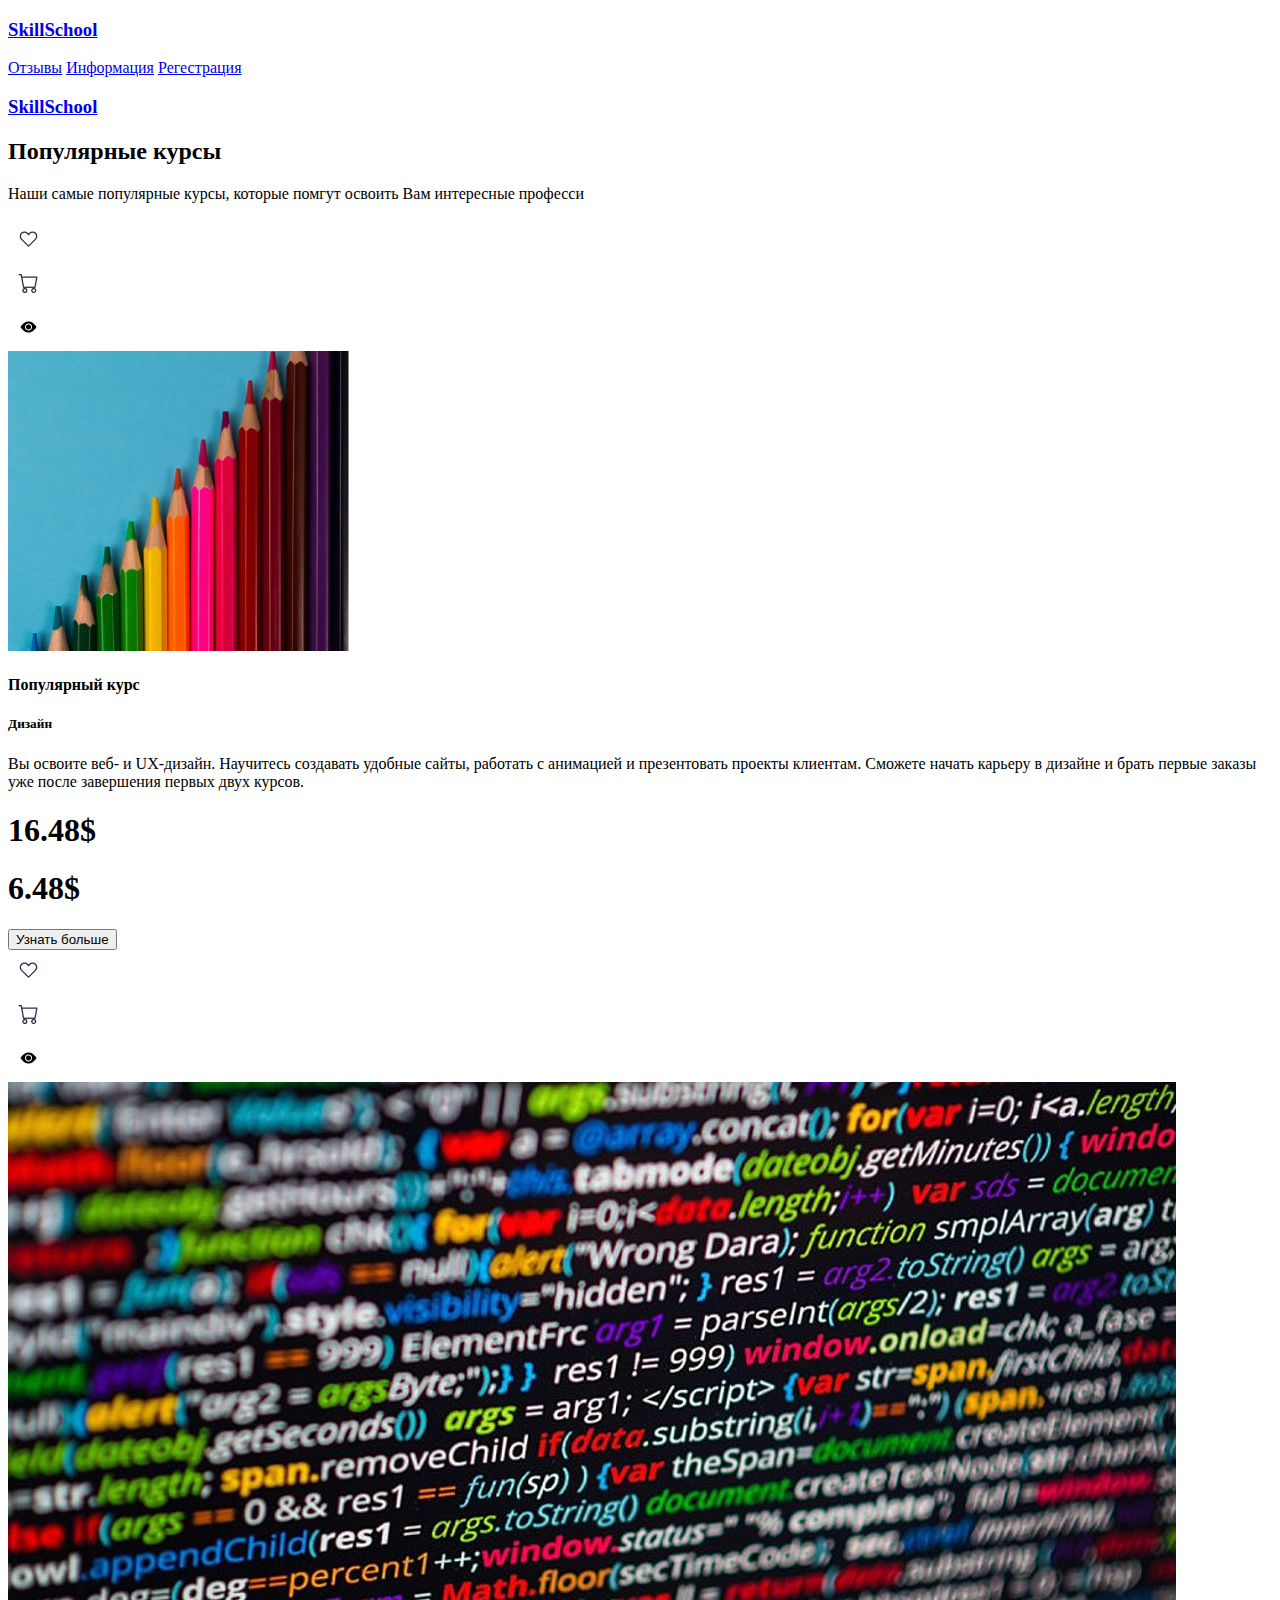
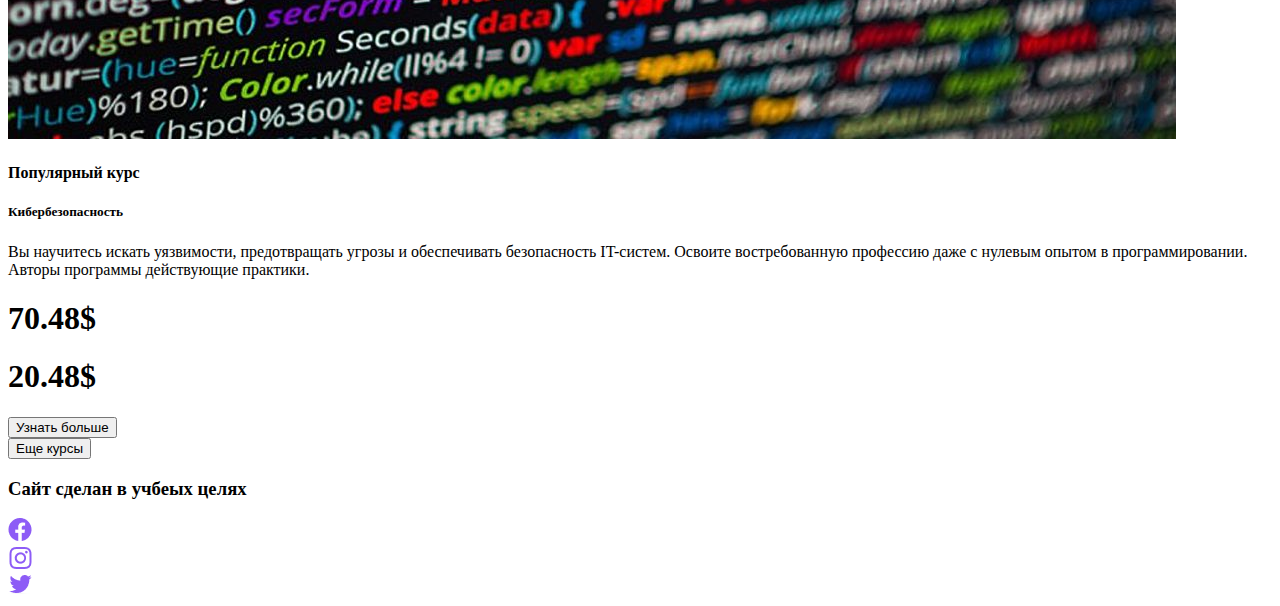
==== html/curs.html @ 1c59f648 "Add files via upload" ====
<!DOCTYPE html>
<html lang="en">
<head>
    <meta charset="UTF-8">
    <meta http-equiv="X-UA-Compatible" content="IE=edge">
    <meta name="viewport" content="width=device-width, initial-scale=1.0">
    <title>Document</title>
    <link href="https://cdn.jsdelivr.net/npm/bootstrap@5.1.3/dist/css/bootstrap.min.css" rel="stylesheet" integrity="sha384-1BmE4kWBq78iYhFldvKuhfTAU6auU8tT94WrHftjDbrCEXSU1oBoqyl2QvZ6jIW3" crossorigin="anonymous">
    <link rel="stylesheet" href="../css/curs.css">
    <link rel="stylesheet" href="../css/adaptiv/adaptive-curs.css">
</head>
<body>
    <div class="container">
        <header>
                <div class="header">
                    <div class="logo"><a href="index.html"><h3 class="logo">SkillSchool</h3></a></div>
                    <nav>
                        <div class="navlinks">
                            <a class="links" href="reviews.html">Отзывы</a>
                            <a class="links" href="info.html">Информация</a>   
                            <a class="links" href="formreg.html">Регестрация</a>
                            <div class="logo"><a href="../index.html"><h3 class="logo">SkillSchool</h3></a></div>
                        </div>
                    </nav>
                </div>
        </header>
        </div>
        <main>
            <div class="curs-main">
                <div class="curs-text">
                    <h2>Популярные курсы</h2>
                    <p>Наши самые популярные курсы, которые помгут освоить Вам интересные професси</p>
                </div>
                <div class="curs-block">
                    <div class="curs-info-block">
                        <div class="wrapper-img">
                            <div class="vector-icons">
                                <div><a href=""><img src="../img/like.png" alt=""></a></div>
                                <div><a href=""><img src="../img/basket.png" alt=""></a></div>
                                <div><a href=""><img src="../img/check.png" alt=""></a></div>
                            </div>
                            <img src="../img/Disain.png" alt="">
                            </div>
                            <div class="curs-main-block">
                                <div class="curs-text-info">
                                    <h4>Популярный курс</h4>
                                    <h5>Дизайн</h5>
                                    <p>Вы освоите веб- и UX-дизайн. Научитесь создавать удобные сайты, работать с анимацией и презентовать проекты клиентам. Сможете начать карьеру в дизайне и брать первые заказы уже после завершения первых двух курсов.</p>
                                    <div class="sell">
                                        <div class="sell-h1"><h1>16.48$</h1></div>
                                        <div class="sell-h1"><h1>6.48$</h1></div>
                                        </div>
                                    <div class="button">
                                        <a href=""><button class="btn">Узнать больше</button></a>
                                    </div>
                                </div>
                            </div>
                            </div>
                            
                            <div class="curs-info-block">
                                <div class="wrapper-img">
                                    <div class="vector-icons">
                                        <div><a href=""><img src="../img/like.png" alt=""></a></div>
                                        <div><a href=""><img src="../img/basket.png" alt=""></a></div>
                                        <div><a href=""><img src="../img/check.png" alt=""></a></div>
                                    </div class="wrapper-curs">
                                    <img src="../img/cyber.jpg" alt="">
                                    </div>
                                    <div class="curs-main-block">
                                        <div class="curs-text-info">
                                            <h4>Популярный курс</h4>
                                            <h5>Кибербезопасность</h5>
                                            <p>Вы научитесь искать уязвимости, предотвращать угрозы и обеспечивать безопасность IT-систем. Освоите востребованную профессию даже с нулевым опытом в программировании. Авторы программы действующие практики.</p>
                                            <div class="sell">
                                                <div class="sell-h1"><h1>70.48$</h1></div>
                                                <div class="sell-h1"><h1>20.48$</h1></div>
                                                </div>
                                            <div class="button">
                                                <a href=""><button class="btn">Узнать больше</button></a>
                                            </div>
                                        </div>
                                    </div>
                                    </div>
                                    </div>  
            </div>
            <div class="btn-more">
            <button class="btn-curs">Еще курсы</button>
            </div>
        </main>
    </div>
    <div class="container">
        <footer>
            <div class="foot">
            <div class="text-footer">
                <h3>Сайт сделан в учбеых целях</h3>
            </div>
            <div class="social-links">
                    <div class="social"><a href=""><img src="../img/facebook sec-.png" alt=""></a></div>
                    <div class="social"><a href=""><img src="../img/ant-design_instagram-outlined.png" alt=""></a></div>
                    <div class="social"><a href=""><img src="../img/ant-design_twitter-outlined.png" alt=""></a></div>
            </div>
        </div>
        </footer>
</div>
</div>
</body>
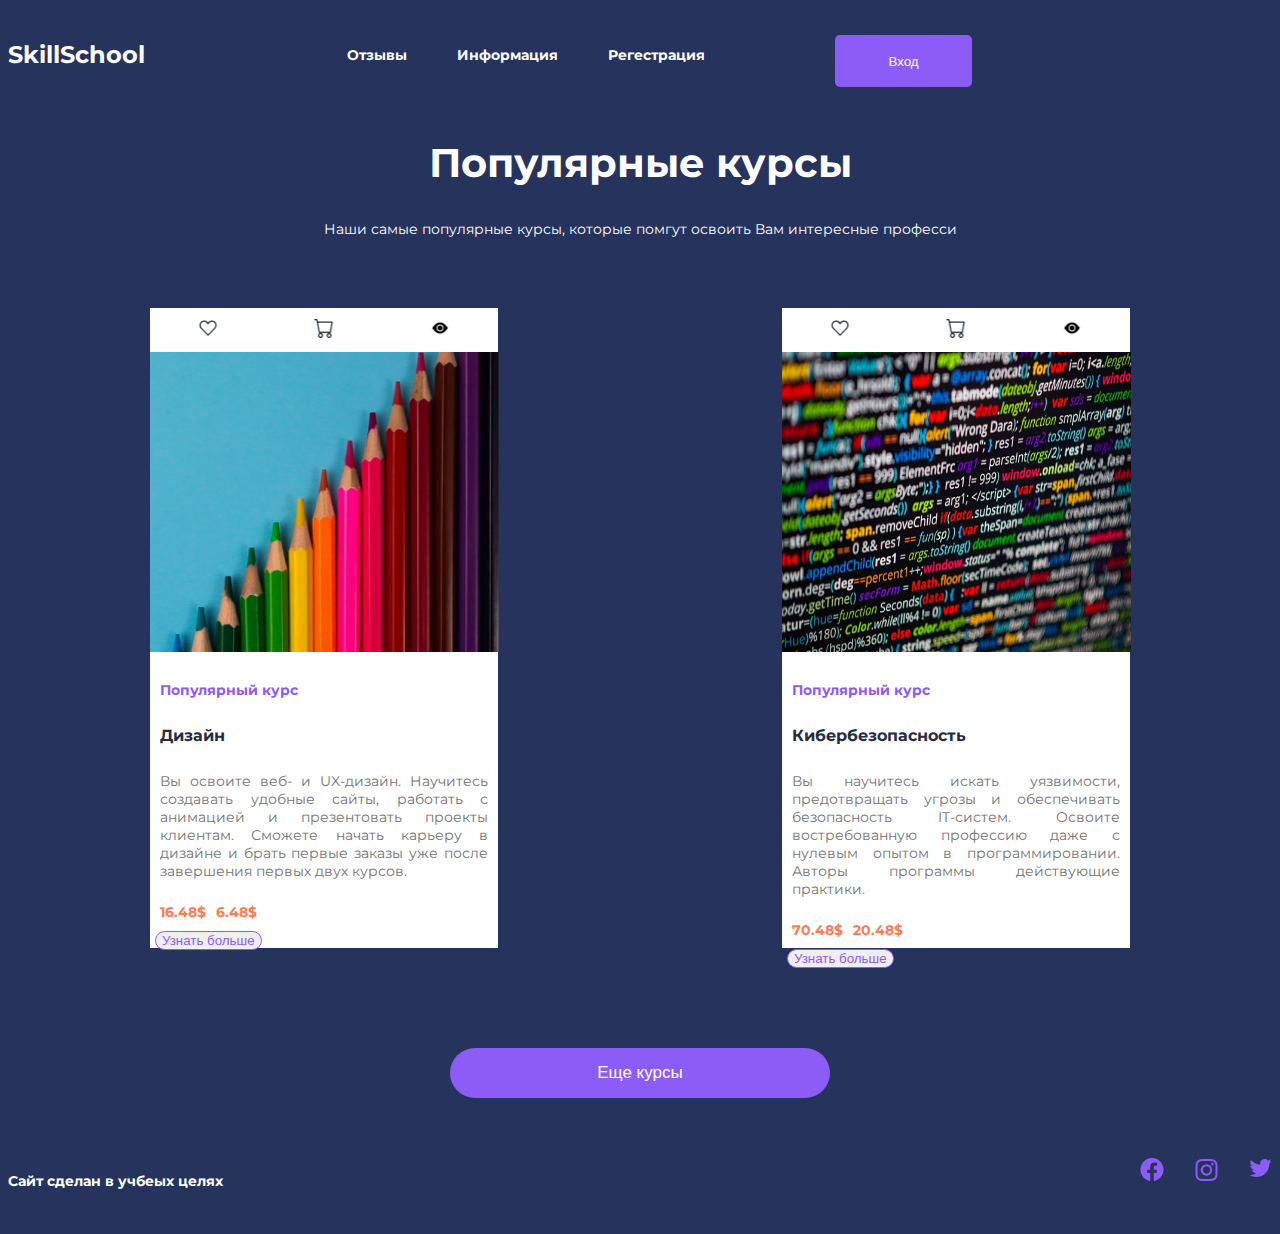
==== commit f04514be: "Add files via upload" ====
--- a/html/curs.html
+++ b/html/curs.html
@@ -4,7 +4,7 @@
     <meta charset="UTF-8">
     <meta http-equiv="X-UA-Compatible" content="IE=edge">
     <meta name="viewport" content="width=device-width, initial-scale=1.0">
-    <title>Document</title>
+    <title>Курсы</title>
     <link href="https://cdn.jsdelivr.net/npm/bootstrap@5.1.3/dist/css/bootstrap.min.css" rel="stylesheet" integrity="sha384-1BmE4kWBq78iYhFldvKuhfTAU6auU8tT94WrHftjDbrCEXSU1oBoqyl2QvZ6jIW3" crossorigin="anonymous">
     <link rel="stylesheet" href="../css/curs.css">
     <link rel="stylesheet" href="../css/adaptiv/adaptive-curs.css">
@@ -13,19 +13,18 @@
     <div class="container">
         <header>
                 <div class="header">
-                    <div class="logo"><a href="index.html"><h3 class="logo">SkillSchool</h3></a></div>
+                    <div class="logo"><a href="../index.html"><h3 class="logo">SkillSchool</h3></a></div>
                     <nav>
                         <div class="navlinks">
                             <a class="links" href="reviews.html">Отзывы</a>
-                            <a class="links" href="info.html">Информация</a>   
+                            <a class="links" href="info.html">Информация</a>
                             <a class="links" href="formreg.html">Регестрация</a>
-                            <div class="logo"><a href="../index.html"><h3 class="logo">SkillSchool</h3></a></div>
+                            <div class="head-btn"> <a href="formlog.html"><button class="join">Вход</button></a></div>
                         </div>
                     </nav>
                 </div>
         </header>
-        </div>
-        <main>
+    </div>
             <div class="curs-main">
                 <div class="curs-text">
                     <h2>Популярные курсы</h2>
--- a/css/curs.css
+++ b/css/curs.css
@@ -0,0 +1,176 @@
+@import url('https://fonts.googleapis.com/css2?family=Montserrat:ital,wght@0,300;1,100&display=swap');
+body{
+    background-color: #26335D;
+    font-family: 'Montserrat', sans-serif;
+}
+.header{
+
+    display: flex;
+    justify-content: space-between;
+    margin-top: 30px;
+}
+.logo{
+    color: white;
+    font-weight: 700;
+    font-size: 24px;
+    margin-top: 5px;
+}
+.logo a{
+    text-decoration: none;
+}
+.navlinks{
+    display: flex;
+    flex-direction: row;
+    align-items: center;
+    margin-top: 5px;
+}
+.links{
+    color: white;
+    text-decoration: none;
+    padding-left: 20px;
+    font-size: 14px;
+    font-weight: 700;
+    margin-right: 30px;
+    margin-bottom: 13px;
+}
+.links:hover{
+    color: #8D5CF6;
+}
+
+.head-btn{
+    padding-left: 100px;
+}
+
+.join{
+    background: #8D5CF6;
+    border-radius: 5px;
+    border: none;
+    width: 137px;
+    height: 52px;
+    color: white;
+    text-align: center;
+    text-decoration: none;
+    margin-right: 300px;
+    
+}
+.join:hover{
+        background-color: white;
+        color: #8D5CF6;
+}   
+.curs-main{
+    margin-top: 45px;   
+}
+.curs-text{
+    text-align: center;
+    margin-bottom: 70px;
+}
+.curs-text h2{
+    font-size: 40px;
+    font-weight: bold;
+    color: white;
+}
+.curs-text p{
+    font-size: 14px;
+    color: white;
+}
+.curs-block{
+    display: flex;
+    justify-content: space-around;
+}
+.wrapper-img img{
+    width: 349px;
+    height: 300px;
+}
+.curs-info-block{
+    width: 348px;
+    height: 640px;
+    background-color: white;    
+}
+.curs-text-info{
+    margin: 25px 0px 10px 0px;
+}
+.curs-text-info h4{
+    margin-left: 10px;
+    color: #8D5CF6;
+    font-size: 14px;
+    font-weight: bold;
+}
+.curs-text-info h5{
+    font-weight: bold;
+    font-size: 16px;
+    color: #252B42;
+    margin-left: 10px;
+}
+.curs-text-info p{
+    font-size: 14px;
+    color: #737373;;
+    margin-left: 10px;
+    text-align: justify;
+    margin-right: 10px;
+}
+.sell{
+    display: flex;
+}
+.sell-h1 h1{
+    font-size: 14px;
+    margin-left: 5px;
+    padding-left: 5px;
+    color: #FF7B52;
+}
+.btn{
+    border: 1px solid #8D5CF6;
+    border-radius: 37px;
+    color: #8D5CF6;
+}
+.btn:hover{
+    background-color: #8D5CF6;
+    color: white;
+}
+.button{
+    margin-left: 5px;
+}
+.vector-icons{
+    display: flex;
+    justify-content: space-around;
+}
+.vector-icons img{
+    width: 40px;
+    height: 40px;
+}
+.btn-more{
+    margin-top: 100px;
+    text-align: center;
+}
+.btn-curs{
+    width: 30%;
+    border-radius: 30px;
+    background-color: #8D5CF6;
+    color: white;
+    font-size: 17px;
+    border: none;
+    height: 50px;
+}
+.btn-curs:hover{
+    background-color: white;
+    color: #8D5CF6;
+}
+.foot{
+    display: flex;
+    justify-content: space-between;
+    margin: 60px 0px 30px 0px;
+}
+.text-footer h3{
+    color: white;
+    font-size: 14px;
+    font-weight: 700;
+}
+.social-links{
+    display: flex;
+}
+.social{
+    padding-left: 30px;
+}
+.social h1{
+    padding-left: 5px;
+    font-size: 16px;
+}--- a/css/adaptiv/adaptive-curs.css
+++ b/css/adaptiv/adaptive-curs.css
@@ -0,0 +1,40 @@
+@media (max-width: 993px){
+    .logo{
+        margin: 0 auto;
+    }
+    .header{
+        display: flex;
+        flex-direction: column;
+    }
+    .navlinks{
+        display: flex;
+        flex-direction: column;
+        justify-content: center;
+        padding-top: 10px;
+    }
+    .links{
+        margin-top: 3px;
+    }
+    .join{
+        margin-right: 105px;
+        margin-top: 10px;
+        max-height: 40px;
+        max-width: 100px;
+    }
+    .foot{
+        display: flex;
+        justify-content: space-around;
+        margin: 60px 0px 30px 0px;
+    }
+    .curs-block{
+        display: flex;
+        justify-content: center;
+        flex-direction: column;
+    }
+    .curs-info-block{
+        justify-self: center;
+        margin: 0 auto;
+        margin-top: 40px;
+    }
+    }
+
